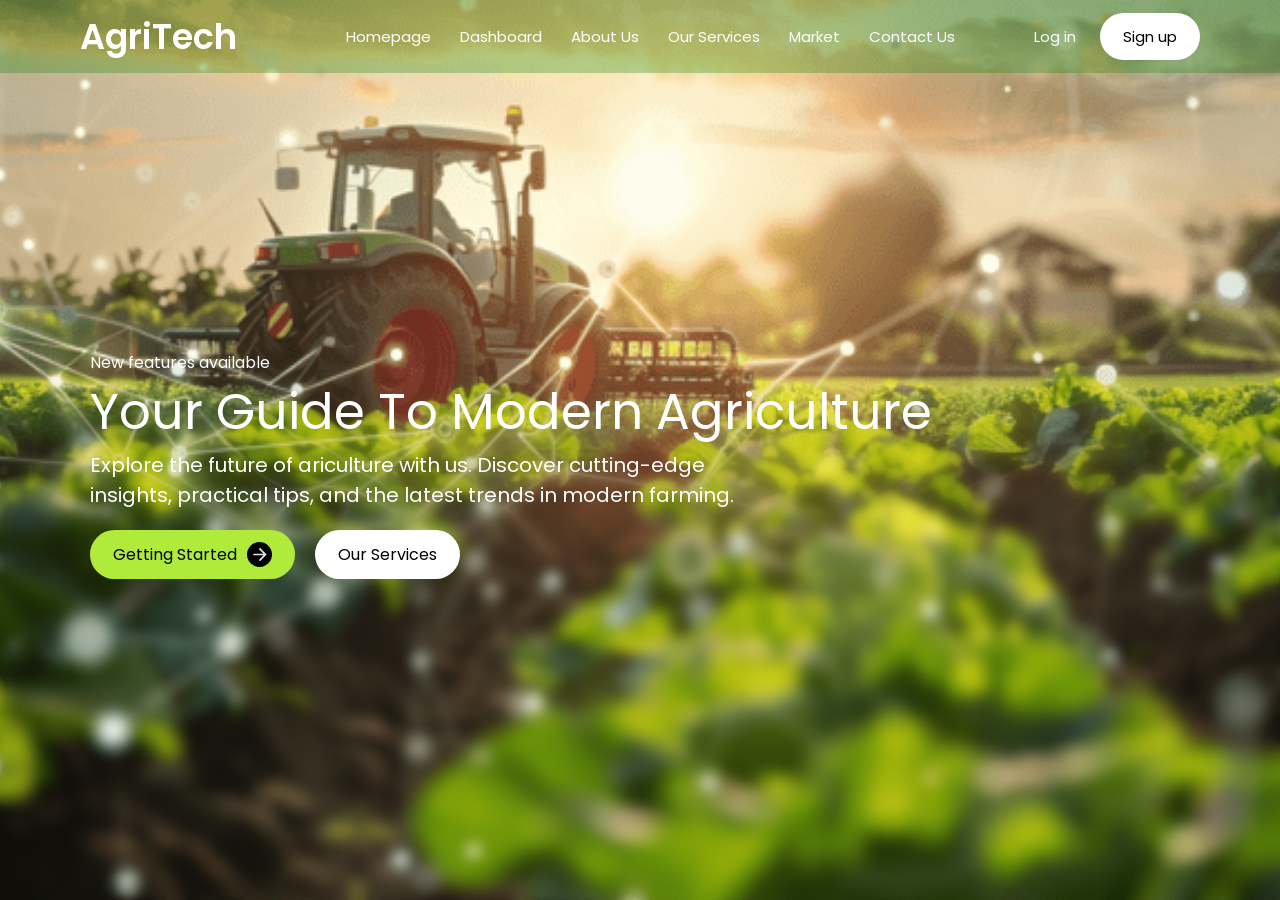
==== index.html @ 59970c44 "dashboard" ====
<!doctype html>
<html lang="en">
  <head>
    <meta charset="UTF-8" />
    <meta name="viewport" content="width=device-width, initial-scale=1.0" />
    <title>AgriTech by- Om Dehare</title>
    <link rel="stylesheet" href="Frontend/style.css" />
  </head>
  <body>
    <div class="app">
      <div class="navbar">
        <div class="navdiv">
          <div class="logodiv"><a href="#">AgriTech</a></div>
          <ul class="links">
            <li><a href="">Homepage</a></li>
            <li><a href="">Dashboard</a></li>
            <li><a href="">About Us</a></li>
            <li><a href="">Our Services</a></li>
            <li><a href="">Market</a></li>
            <li><a href="">Contact Us</a></li>
            <button class="login"><a href="#">Log in</a></button>
            <button class="signup"><a href="#">Sign up</a></button>
          </ul>
        </div>
      </div>
      <div class="main">
        <div class="blur-overlay"></div>
        <div class="content">
            <h4>New features available</h4>
        <h1>Your Guide To Modern Agriculture</h1>
        <h3>
          Explore the future of ariculture with us. Discover cutting-edge
          <br />insights, practical tips, and the latest trends in modern
          farming.
        </h3>
        <div class="btndiv">
          <div class="btn btn1">
            <a href="#"> Getting Started</a>
            <div class="arrow">
              <img src="/Frontend/images/arrow.svg" alt="icon" />
            </div>
          </div>
          <div class="btn btn2"><a href="#"> Our Services </a></div>
        </div>
        </div>
      </div>
        <div class="Footer">
        <div class="footerdiv">
          
        </div>
      </div>
    </div>
  </body>
</html>
---- Frontend/style.css ----
@import url("https://fonts.googleapis.com/css2?family=Poppins:ital,wght@0,100;0,200;0,300;0,400;0,500;0,600;0,700;0,800;0,900;1,100;1,200;1,300;1,400;1,500;1,600;1,700;1,800;1,900&display=swap");

* {
  margin: 0;
  padding: 0;
  box-sizing: border-box;
  text-decoration: none;
  font-family: "Poppins", sans-serif;
  font-weight: 400;
  font-style: normal;
}

body {
  min-height: 100vh;
  width: 100%;
  background: url(/Frontend/images/image2.png);
  background-size: cover;
  background-position: center;
  background-repeat: no-repeat;
}

.app {
  height: 100%;
  width: 100%;
}

.navbar {
  width: 100%;
  padding: 0 80px;
  background: rgba(4, 136, 4, 0.285);
  position: fixed;
}

.navdiv {
  display: flex;
  align-items: center;
  justify-content: space-between;
  padding: 10px 0px;
}

.logodiv a {
  font-size: 35px;
  font-weight: 600;
  color: white;
}

.links li {
  display: inline-block;
  list-style: none;
}

.links a {
  font-size: 15px;
  color: white;
  font-weight: 400;
  margin-right: 25px;
}

.links a:hover {
  color: rgba(255, 255, 255, 0.733);
}

.links > button {
  border: none;
}

.login {
  color: white;
  background-color: transparent;
  margin-left: 50px;
}

.login a {
  margin-right: 0px;
  font-size: 15px;
  color: white;
  font-weight: 400;
}

.signup {
  background: white;
  border-radius: 50px;
  padding: 12px 23px;
  margin-left: 20px;
}

.signup a {
  color: black;
  margin-right: 0px;
  font-size: 15px;
  font-weight: 400;
}

.signup a:hover {
  color: rgb(63, 63, 63);
}

/* main Starts Here */

.main {
  width: 100%;
  padding: 0 90px;
  display: flex;
  gap: 10px;
  flex-direction: column;
  color: white;
  padding-top: 350px;
}

.blur-overlay {
    position: absolute;
    bottom: 0;
    left: 0;
    width: 100%;
    height: 60%;
    
    backdrop-filter: blur(7px);
    -webkit-backdrop-filter: blur(7px);

    mask-image: linear-gradient(to top, black 70%, transparent 100%);
    -webkit-mask-image: linear-gradient(to top, black 70%, transparent 100%);
}

.content{
  position: relative;
  z-index: 2;
}

.main h3 {
  font-size: 20px;
}

.main h1 {
  font-size: 50px;
  font-weight: 400;
}

.btndiv {
  display: flex;
  padding-top: 20px;
  gap: 20px;
}

.btn {
  border-radius: 50px;
  padding: 12px 23px;
}

.btn1{
    background: rgb(176, 234, 59);
    display: flex;
    align-items: center;
    gap: 10px;
}

.arrow{
    height: 25px;
    width: 25px;
    background: black;
    border-radius: 50%;
    display: flex;
    justify-content: center;
    align-items: center;
}

.arrow > img{
    height: 21px;
    width: 20px;
}

.btn2{
    background: white;
}

.btn a{
  color: black;
}

.footer{
  height: 300px;
}
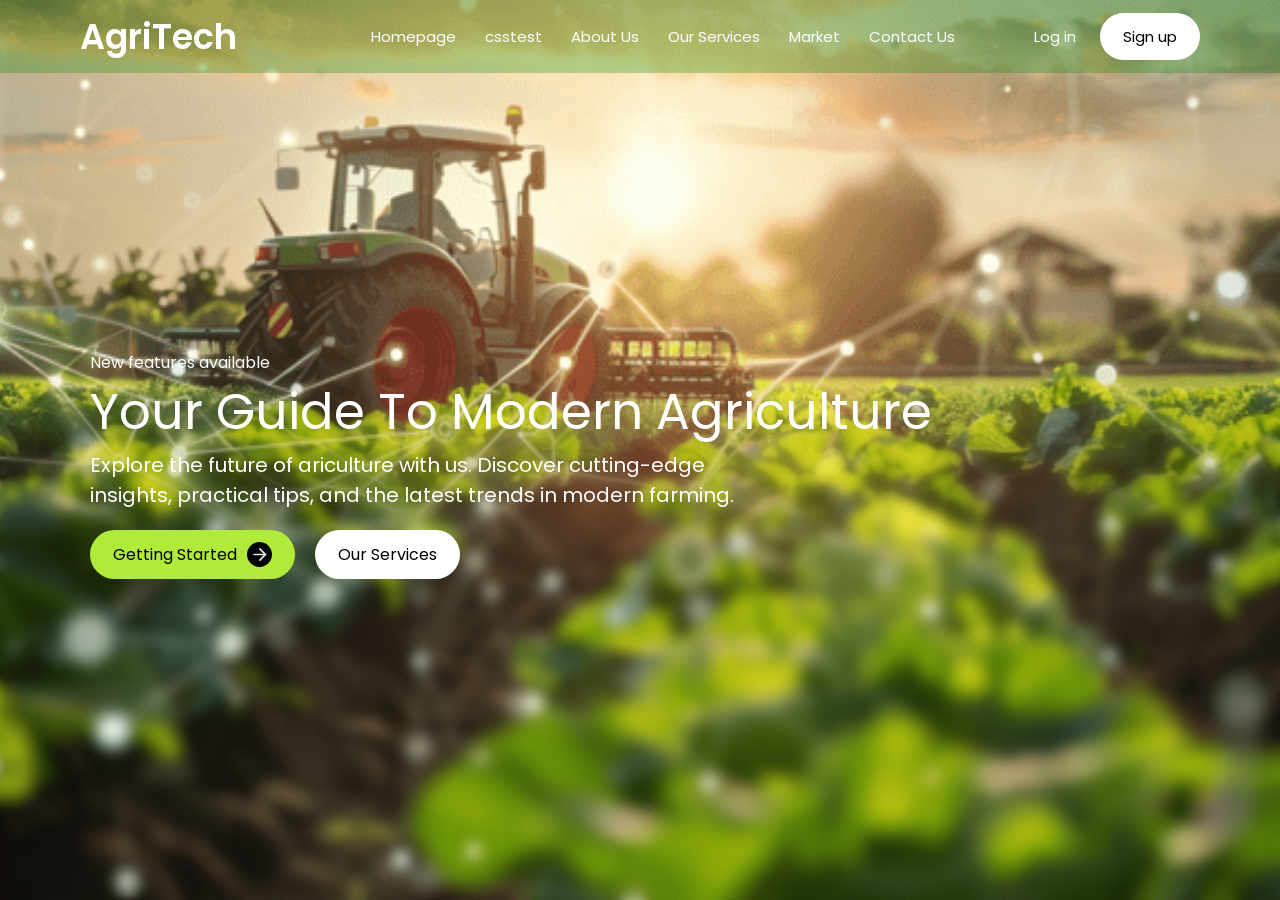
==== commit a1b7010e: "csstest add" ====
--- a/index.html
+++ b/index.html
@@ -4,7 +4,7 @@
     <meta charset="UTF-8" />
     <meta name="viewport" content="width=device-width, initial-scale=1.0" />
     <title>AgriTech by- Om Dehare</title>
-    <link rel="stylesheet" href="Frontend/style.css" />
+    <link rel="stylesheet" href="/Frontend/css/style.css" />
   </head>
   <body>
     <div class="app">
@@ -13,7 +13,7 @@
           <div class="logodiv"><a href="#">AgriTech</a></div>
           <ul class="links">
             <li><a href="">Homepage</a></li>
-            <li><a href="">Dashboard</a></li>
+            <li><a href="">csstest</a></li>
             <li><a href="">About Us</a></li>
             <li><a href="">Our Services</a></li>
             <li><a href="">Market</a></li>
--- a/Frontend/css/style.css
+++ b/Frontend/css/style.css
@@ -0,0 +1,181 @@
+@import url("https://fonts.googleapis.com/css2?family=Poppins:ital,wght@0,100;0,200;0,300;0,400;0,500;0,600;0,700;0,800;0,900;1,100;1,200;1,300;1,400;1,500;1,600;1,700;1,800;1,900&display=swap");
+
+* {
+  margin: 0;
+  padding: 0;
+  box-sizing: border-box;
+  text-decoration: none;
+  font-family: "Poppins", sans-serif;
+  font-weight: 400;
+  font-style: normal;
+}
+
+body {
+  min-height: 100vh;
+  width: 100%;
+  background: url(/Frontend/images/image2.png);
+  background-size: cover;
+  background-position: center;
+  background-repeat: no-repeat;
+}
+
+.app {
+  height: 100%;
+  width: 100%;
+}
+
+.navbar {
+  width: 100%;
+  padding: 0 80px;
+  background: rgba(4, 136, 4, 0.285);
+  position: fixed;
+}
+
+.navdiv {
+  display: flex;
+  align-items: center;
+  justify-content: space-between;
+  padding: 10px 0px;
+}
+
+.logodiv a {
+  font-size: 35px;
+  font-weight: 600;
+  color: white;
+}
+
+.links li {
+  display: inline-block;
+  list-style: none;
+}
+
+.links a {
+  font-size: 15px;
+  color: white;
+  font-weight: 400;
+  margin-right: 25px;
+}
+
+.links a:hover {
+  color: rgba(255, 255, 255, 0.733);
+}
+
+.links > button {
+  border: none;
+}
+
+.login {
+  color: white;
+  background-color: transparent;
+  margin-left: 50px;
+}
+
+.login a {
+  margin-right: 0px;
+  font-size: 15px;
+  color: white;
+  font-weight: 400;
+}
+
+.signup {
+  background: white;
+  border-radius: 50px;
+  padding: 12px 23px;
+  margin-left: 20px;
+}
+
+.signup a {
+  color: black;
+  margin-right: 0px;
+  font-size: 15px;
+  font-weight: 400;
+}
+
+.signup a:hover {
+  color: rgb(63, 63, 63);
+}
+
+/* main Starts Here */
+
+.main {
+  width: 100%;
+  padding: 0 90px;
+  display: flex;
+  gap: 10px;
+  flex-direction: column;
+  color: white;
+  padding-top: 350px;
+}
+
+.blur-overlay {
+    position: absolute;
+    bottom: 0;
+    left: 0;
+    width: 100%;
+    height: 60%;
+    
+    backdrop-filter: blur(7px);
+    -webkit-backdrop-filter: blur(7px);
+
+    mask-image: linear-gradient(to top, black 70%, transparent 100%);
+    -webkit-mask-image: linear-gradient(to top, black 70%, transparent 100%);
+}
+
+.content{
+  position: relative;
+  z-index: 2;
+}
+
+.main h3 {
+  font-size: 20px;
+}
+
+.main h1 {
+  font-size: 50px;
+  font-weight: 400;
+}
+
+.btndiv {
+  display: flex;
+  padding-top: 20px;
+  gap: 20px;
+}
+
+.btn {
+  border-radius: 50px;
+  padding: 12px 23px;
+}
+
+.btn1{
+    background: rgb(176, 234, 59);
+    display: flex;
+    align-items: center;
+    gap: 10px;
+}
+
+.arrow{
+    height: 25px;
+    width: 25px;
+    background: black;
+    border-radius: 50%;
+    display: flex;
+    justify-content: center;
+    align-items: center;
+}
+
+.arrow > img{
+    height: 21px;
+    width: 20px;
+}
+
+.btn2{
+    background: white;
+}
+
+.btn a{
+  color: black;
+}
+
+.footer{
+  height: 300px;
+}
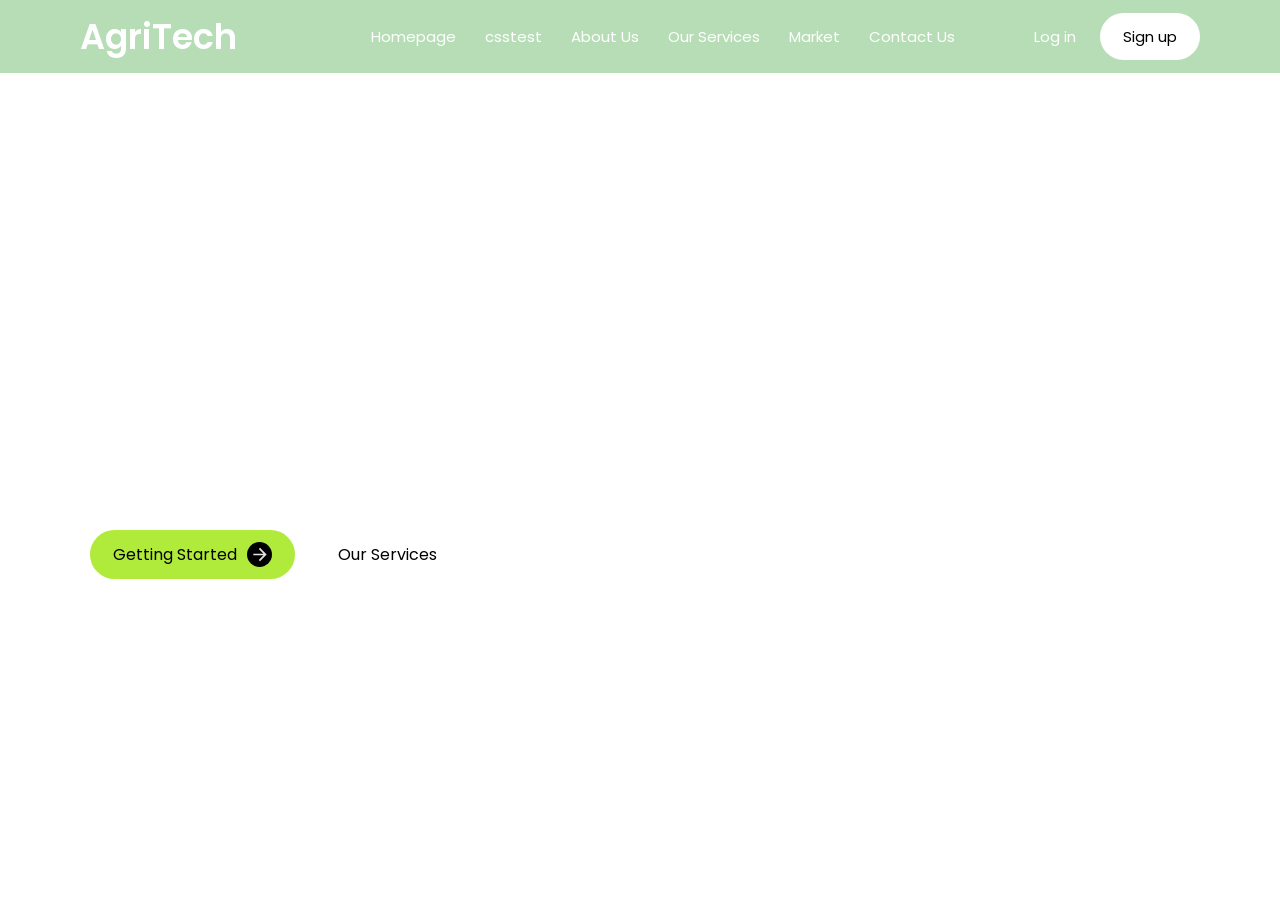
==== commit 95c15237: "svg and background directory change" ====
--- a/index.html
+++ b/index.html
@@ -4,7 +4,7 @@
     <meta charset="UTF-8" />
     <meta name="viewport" content="width=device-width, initial-scale=1.0" />
     <title>AgriTech by- Om Dehare</title>
-    <link rel="stylesheet" href="/Frontend/css/style.css" />
+    <link rel="stylesheet" href="Frontend/css/style.css" />
   </head>
   <body>
     <div class="app">
@@ -37,7 +37,7 @@
           <div class="btn btn1">
             <a href="#"> Getting Started</a>
             <div class="arrow">
-              <img src="/Frontend/images/arrow.svg" alt="icon" />
+              <img src="Frontend/images/arrow.svg" alt="icon" />
             </div>
           </div>
           <div class="btn btn2"><a href="#"> Our Services </a></div>
--- a/Frontend/css/style.css
+++ b/Frontend/css/style.css
@@ -13,7 +13,7 @@
 body {
   min-height: 100vh;
   width: 100%;
-  background: url(/Frontend/images/image2.png);
+  background: url(Frontend/images/image2.png);
   background-size: cover;
   background-position: center;
   background-repeat: no-repeat;
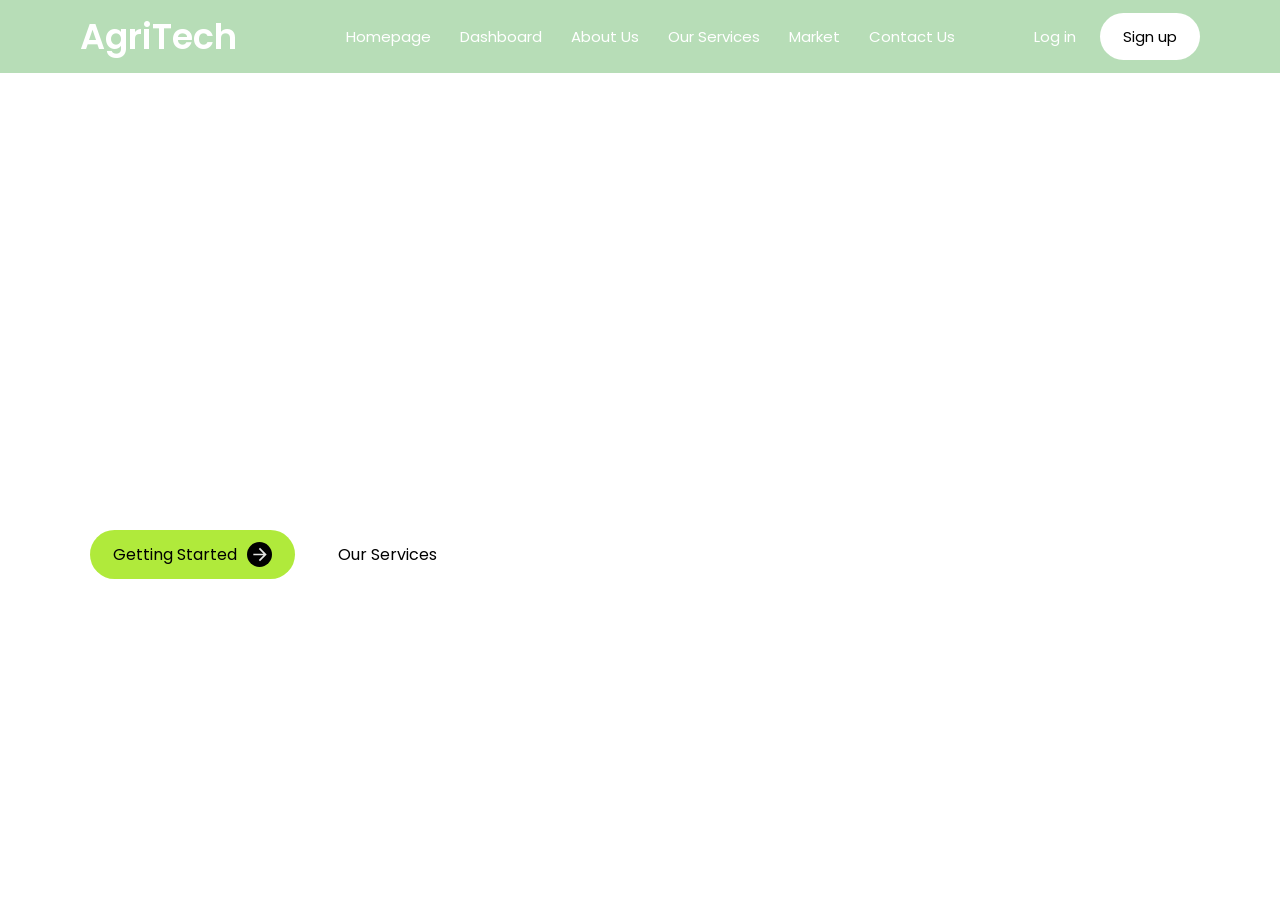
==== commit 07f5bec5: "svg and background directory change2" ====
--- a/index.html
+++ b/index.html
@@ -13,7 +13,7 @@
           <div class="logodiv"><a href="#">AgriTech</a></div>
           <ul class="links">
             <li><a href="">Homepage</a></li>
-            <li><a href="">csstest</a></li>
+            <li><a href="">Dashboard</a></li>
             <li><a href="">About Us</a></li>
             <li><a href="">Our Services</a></li>
             <li><a href="">Market</a></li>
--- a/Frontend/css/style.css
+++ b/Frontend/css/style.css
@@ -13,7 +13,7 @@
 body {
   min-height: 100vh;
   width: 100%;
-  background: url(Frontend/images/image2.png);
+  background: url(images/image2.png);
   background-size: cover;
   background-position: center;
   background-repeat: no-repeat;
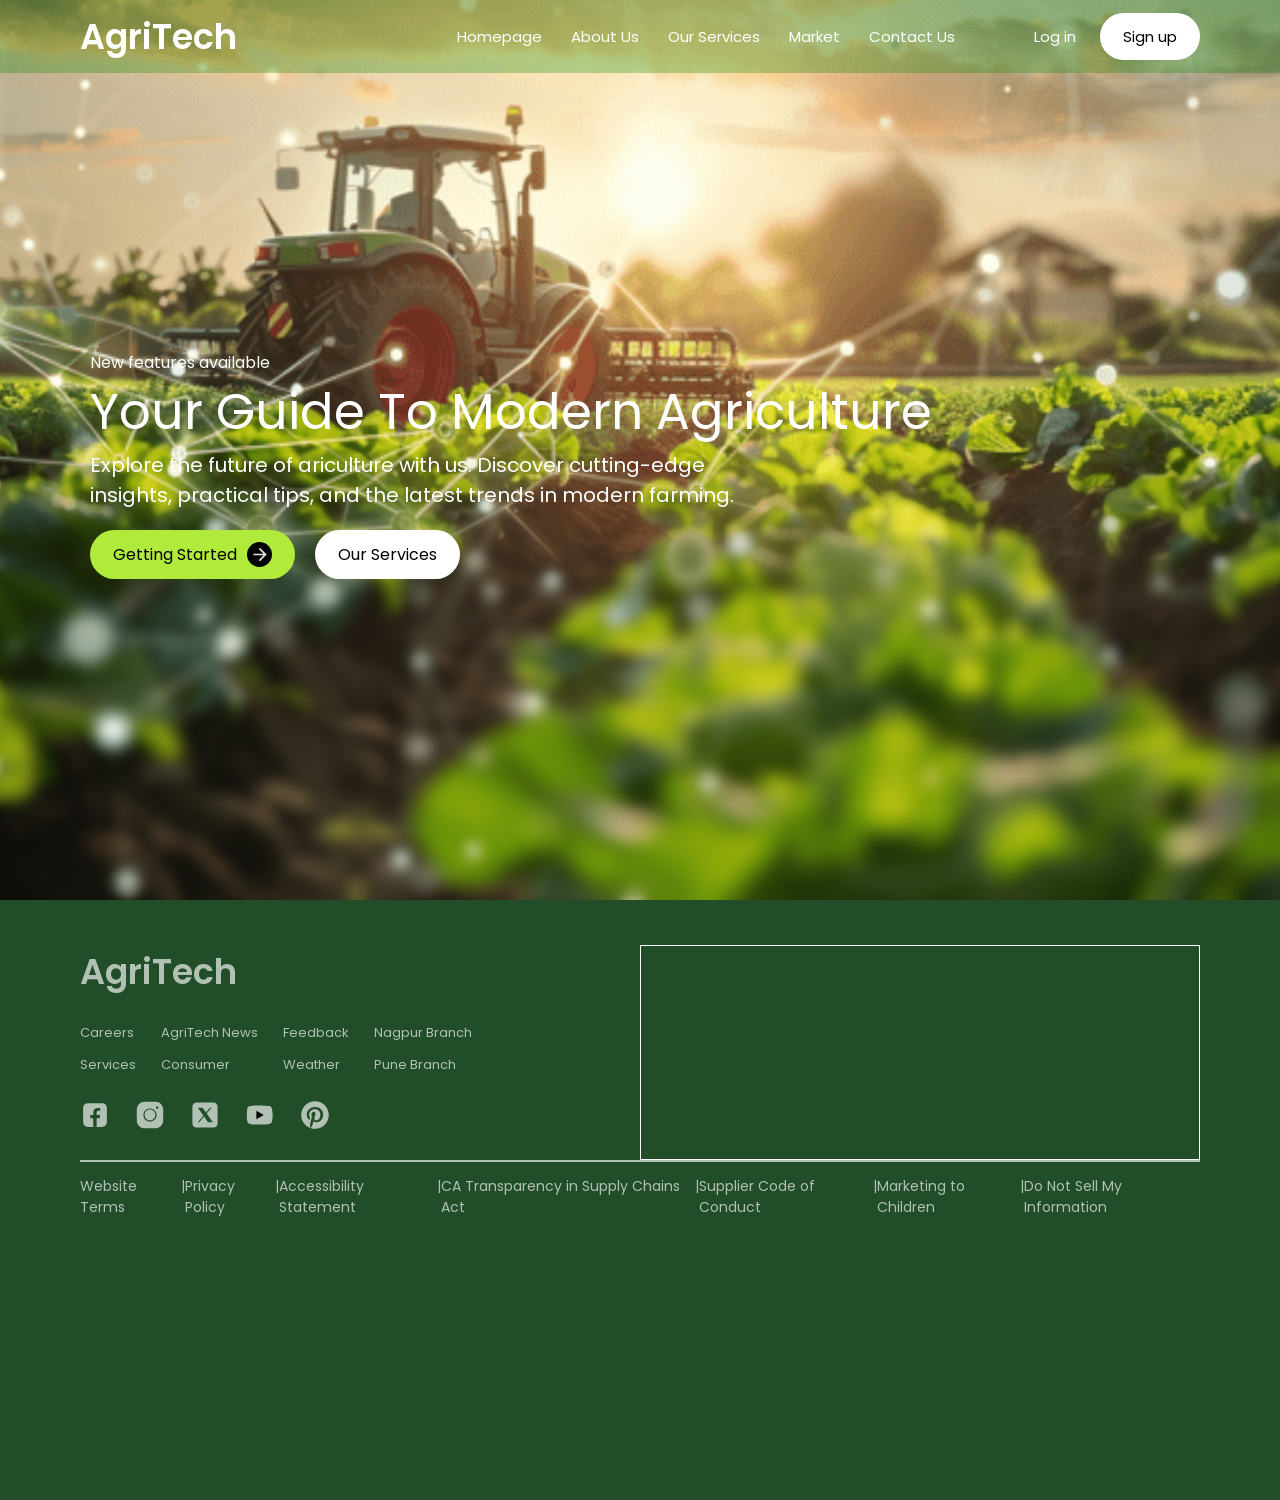
==== commit aff03d6d: "footer left and bottom part" ====
--- a/index.html
+++ b/index.html
@@ -13,7 +13,6 @@
           <div class="logodiv"><a href="#">AgriTech</a></div>
           <ul class="links">
             <li><a href="">Homepage</a></li>
-            <li><a href="">Dashboard</a></li>
             <li><a href="">About Us</a></li>
             <li><a href="">Our Services</a></li>
             <li><a href="">Market</a></li>
@@ -26,27 +25,173 @@
       <div class="main">
         <div class="blur-overlay"></div>
         <div class="content">
-            <h4>New features available</h4>
-        <h1>Your Guide To Modern Agriculture</h1>
-        <h3>
-          Explore the future of ariculture with us. Discover cutting-edge
-          <br />insights, practical tips, and the latest trends in modern
-          farming.
-        </h3>
-        <div class="btndiv">
-          <div class="btn btn1">
-            <a href="#"> Getting Started</a>
-            <div class="arrow">
-              <img src="Frontend/images/arrow.svg" alt="icon" />
+          <h4>New features available</h4>
+          <h1>Your Guide To Modern Agriculture</h1>
+          <h3>
+            Explore the future of ariculture with us. Discover cutting-edge
+            <br />insights, practical tips, and the latest trends in modern
+            farming.
+          </h3>
+          <div class="btndiv">
+            <div class="btn btn1">
+              <a href="#"> Getting Started</a>
+              <div class="arrow">
+                <img src="Frontend/images/arrow.svg" alt="icon" />
+              </div>
+            </div>
+            <div class="btn btn2"><a href="#"> Our Services </a></div>
+          </div>
+        </div>
+      </div>
+      <div class="footer">
+        <div class="footerdiv">
+          <div class="ftop">
+            <div class="ftleft">
+              <div class="flogo"><a href="#">AgriTech </a></div>
+              <div class="fpages">
+                <ul>
+                  <li><a href="">Careers</a></li>
+                  <li><a href="">Services</a></li>
+                </ul>
+                <ul>
+                  <li><a href="">AgriTech News</a></li>
+                  <li><a href="">Consumer</a></li>
+                </ul>
+                <ul>
+                  <li><a href="">Feedback</a></li>
+                  <li><a href="">Weather</a></li>
+                </ul>
+                <ul>
+                  <li><a href="">Nagpur Branch</a></li>
+                  <li><a href="">Pune Branch</a></li>
+                </ul>
+              </div>
+              <div class="fsocial">
+                <a href="#"
+                  ><svg
+                    xmlns="http://www.w3.org/2000/svg"
+                    viewBox="0 0 48 48"
+                    width="40"
+                    height="40"
+                  >
+                    <defs>
+                      <mask id="fb-mask">
+                        <!-- White = visible -->
+                        <rect width="48" height="48" fill="currentColor" />
+
+                        <!-- Black = transparent hole -->
+                        <path
+                          fill="black"
+                          d="M26.572,29.036h4.917l0.772-4.995h-5.69v-2.73c0-2.075,0.678-3.915,2.619-3.915h3.119v-4.359c-0.548-0.074-1.707-0.236-3.897-0.236c-4.573,0-7.254,2.415-7.254,7.917v3.323h-4.701v4.995h4.701v13.729C22.089,42.905,23.032,43,24,43c0.875,0,1.729-0.08,2.572-0.194V29.036z"
+                        />
+                      </mask>
+                    </defs>
+
+                    <!-- Rounded square -->
+                    <rect
+                      x="5"
+                      y="5"
+                      width="38"
+                      height="38"
+                      rx="8"
+                      fill="white"
+                      mask="url(#fb-mask)"
+                    /></svg
+                ></a>
+                <a href="#"
+                  ><svg xmlns="http://www.w3.org/2000/svg" viewBox="0 0 50 50">
+                    <path
+                      fill="currentColor"
+                      d="M 16 3 C 8.83 3 3 8.83 3 16 L 3 34 C 3 41.17 8.83 47 16 47 L 34 47 C 41.17 47 47 41.17 47 34 L 47 16 C 47 8.83 41.17 3 34 3 L 16 3 z 
+  M 37 11 C 38.1 11 39 11.9 39 13 C 39 14.1 38.1 15 37 15 C 35.9 15 35 14.1 35 13 C 35 11.9 35.9 11 37 11 z 
+  M 25 14 C 31.07 14 36 18.93 36 25 C 36 31.07 31.07 36 25 36 C 18.93 36 14 31.07 14 25 C 14 18.93 18.93 14 25 14 z 
+  M 25 16 C 20.04 16 16 20.04 16 25 C 16 29.96 20.04 34 25 34 C 29.96 34 34 29.96 34 25 C 34 20.04 29.96 16 25 16 z"
+                    /></svg
+                ></a>
+                <a href="#"
+                  ><svg
+                    xmlns="http://www.w3.org/2000/svg"
+                    viewBox="0 0 50 50"
+                    width="50"
+                    height="50"
+                  >
+                    <path
+                      fill="currentColor"
+                      d="M 11 4 C 7.134 4 4 7.134 4 11 L 4 39 C 4 42.866 7.134 46 11 46 L 39 46 C 42.866 46 46 42.866 46 39 L 46 11 C 46 7.134 42.866 4 39 4 L 11 4 z M 13.085938 13 L 21.023438 13 L 26.660156 21.009766 L 33.5 13 L 36 13 L 27.789062 22.613281 L 37.914062 37 L 29.978516 37 L 23.4375 27.707031 L 15.5 37 L 13 37 L 22.308594 26.103516 L 13.085938 13 z"
+                    /></svg
+                ></a>
+                <a href="#">
+                  <svg
+                    xmlns="http://www.w3.org/2000/svg"
+                    viewBox="0 0 50 50"
+                    width="50"
+                    height="50"
+                  >
+                    <path
+                      fill="currentColor"
+                      d="M 44.898438 14.5 C 44.5 12.300781 42.601563 10.699219 40.398438 10.199219 
+  C 37.101563 9.5 31 9 24.398438 9 C 17.800781 9 11.601563 9.5 8.300781 10.199219 
+  C 6.101563 10.699219 4.199219 12.199219 3.800781 14.5 C 3.398438 17 3 20.5 3 25 
+  C 3 29.5 3.398438 33 3.898438 35.5 C 4.300781 37.699219 6.199219 39.300781 
+  8.398438 39.800781 C 11.898438 40.5 17.898438 41 24.5 41 
+  C 31.101563 41 37.101563 40.5 40.601563 39.800781 
+  C 42.800781 39.300781 44.699219 37.800781 45.101563 35.5 
+  C 45.5 33 46 29.398438 46.101563 25 
+  C 45.898438 20.5 45.398438 17 44.898438 14.5 Z"
+                    />
+
+                    <!-- Play triangle -->
+                    <path fill="black" d="M 19 32 L 19 18 L 31.199219 25 Z" />
+                  </svg>
+                </a>
+                <a href="#">
+                  <svg
+                    xmlns="http://www.w3.org/2000/svg"
+                    viewBox="0 0 50 50"
+                    width="50"
+                    height="50"
+                  >
+                    <path
+                      fill="currentColor"
+                      d="M25,2C12.3178711,2,2,12.3178711,2,25c0,9.8841553,6.2675781,18.3302612,15.036377,21.5769653
+  c-0.2525635-2.2515869-0.2129517-5.9390259,0.2037964-7.7243652c0.3902588-1.677002,2.5212402-10.6871338,2.5212402-10.6871338
+  s-0.6433105-1.2883301-0.6433105-3.1911011c0-2.9901733,1.7324219-5.2211914,3.8898315-5.2211914
+  c1.8349609,0,2.7197876,1.3776245,2.7197876,3.0281982c0,1.8457031-1.1734619,4.6026611-1.78125,7.1578369
+  c-0.506897,2.1409302,1.0733643,3.8865356,3.1836548,3.8865356c3.821228,0,6.7584839-4.0296021,6.7584839-9.8453369
+  c0-5.147583-3.697998-8.7471924-8.9795532-8.7471924c-6.1167603,0-9.7072754,4.588562-9.7072754,9.3309937
+  c0,1.8473511,0.7111816,3.8286743,1.6000977,4.9069824c0.175293,0.2133179,0.2009277,0.3994141,0.1488647,0.6160278
+  c-0.1629028,0.678894-0.5250854,2.1392822-0.5970459,2.4385986c-0.0934448,0.3944702-0.3117676,0.4763184-0.7186279,0.2869263
+  c-2.685791-1.2503052-4.364502-5.1756592-4.364502-8.3295898c0-6.7815552,4.9268188-13.0108032,14.206543-13.0108032
+  c7.4588623,0,13.2547607,5.3138428,13.2547607,12.4179077c0,7.4100342-4.6729126,13.3729858-11.1568604,13.3729858
+  c-2.178894,0-4.2263794-1.132019-4.9267578-2.4691772c0,0-1.0783081,4.1048584-1.3404541,5.1112061
+  c-0.4524536,1.7404175-2.3892822,5.3460083-3.3615723,6.9837036C20.1704712,47.6074829,22.5397949,48,25,48
+  c12.6826172,0,23-10.3173828,23-23C48,12.3178711,37.6826172,2,25,2z"
+                    />
+                  </svg>
+                </a>
+              </div>
+            </div>
+            <div class="ftright">
+              <p></p>
+              <div class="email"></div>
+              <div class="checkbox"></div>
             </div>
           </div>
-          <div class="btn btn2"><a href="#"> Our Services </a></div>
-        </div>
-        </div>
-      </div>
-        <div class="Footer">
-        <div class="footerdiv">
-          
+          <div class="fbottom">
+            <a href="#">Website Terms</a>
+            <a href="#">|</a>
+            <a href="#">Privacy Policy</a>
+            <a href="#">|</a>
+            <a href="#">Accessibility Statement</a>
+            <a href="#">|</a>
+            <a href="#">CA Transparency in Supply Chains Act</a>
+            <a href="#">|</a>
+            <a href="#">Supplier Code of Conduct</a>
+            <a href="#">|</a>
+            <a href="#">Marketing to Children</a>
+            <a href="#">|</a>
+            <a href="#">Do Not Sell My Information</a>
+          </div>
         </div>
       </div>
     </div>
--- a/Frontend/css/style.css
+++ b/Frontend/css/style.css
@@ -13,7 +13,8 @@
 body {
   min-height: 100vh;
   width: 100%;
-  background: url(images/image2.png);
+  background-image: url("../images/image2.png");
+  background-attachment: fixed;
   background-size: cover;
   background-position: center;
   background-repeat: no-repeat;
@@ -29,6 +30,8 @@
   padding: 0 80px;
   background: rgba(4, 136, 4, 0.285);
   position: fixed;
+  top: 0;
+  z-index: 100;
 }
 
 .navdiv {
@@ -105,23 +108,26 @@
   flex-direction: column;
   color: white;
   padding-top: 350px;
+  position: relative;
+  height: 100vh;
+  overflow: hidden;
 }
 
 .blur-overlay {
-    position: absolute;
-    bottom: 0;
-    left: 0;
-    width: 100%;
-    height: 60%;
-    
-    backdrop-filter: blur(7px);
-    -webkit-backdrop-filter: blur(7px);
-
-    mask-image: linear-gradient(to top, black 70%, transparent 100%);
-    -webkit-mask-image: linear-gradient(to top, black 70%, transparent 100%);
-}
-
-.content{
+  position: absolute;
+  bottom: 0;
+  left: 0;
+  width: 100%;
+  height: 50%;
+
+  backdrop-filter: blur(7px);
+  -webkit-backdrop-filter: blur(7px);
+
+  mask-image: linear-gradient(to top, black 70%, transparent 100%);
+  -webkit-mask-image: linear-gradient(to top, black 70%, transparent 100%);
+}
+
+.content {
   position: relative;
   z-index: 2;
 }
@@ -146,36 +152,152 @@
   padding: 12px 23px;
 }
 
-.btn1{
-    background: rgb(176, 234, 59);
-    display: flex;
-    align-items: center;
-    gap: 10px;
-}
-
-.arrow{
-    height: 25px;
-    width: 25px;
-    background: black;
-    border-radius: 50%;
-    display: flex;
-    justify-content: center;
-    align-items: center;
-}
-
-.arrow > img{
-    height: 21px;
-    width: 20px;
-}
-
-.btn2{
-    background: white;
-}
-
-.btn a{
+.btn1 {
+  background: rgb(176, 234, 59);
+  display: flex;
+  align-items: center;
+  gap: 10px;
+}
+
+.arrow {
+  height: 25px;
+  width: 25px;
+  background: black;
+  border-radius: 50%;
+  display: flex;
+  justify-content: center;
+  align-items: center;
+}
+
+.arrow > img {
+  height: 21px;
+  width: 20px;
+}
+
+.btn2 {
+  background: white;
+}
+
+.btn a {
   color: black;
 }
 
-.footer{
-  height: 300px;
-}+.footer {
+  z-index: 8;
+  height: 600px;
+  width: 100%;
+  background: #214d28;
+  color: rgba(255, 255, 255, 0.65);
+  padding: 45px 80px 0px 80px;
+  /* border: 1px solid white; */
+}
+
+.footer a {
+  color: rgba(255, 255, 255, 0.65);
+}
+
+.footer a:hover {
+  color: rgba(255, 255, 255, 0.785);
+}
+
+.footer ul {
+  list-style: none;
+  display: flex;
+}
+
+.ftop {
+  height: auto;
+  width: 100%;
+  display: flex;
+  border-bottom: 2px solid rgba(255, 255, 255, 0.65);
+}
+
+.ftleft {
+  height: auto;
+  width: 50%;
+  display: flex;
+  justify-content: center;
+  align-items: center;
+  flex-direction: column;
+  /* border: 1px solid white; */
+}
+
+.flogo {
+  width: 100%;
+  padding-bottom: 21px;
+}
+
+.flogo a {
+  font-size: 35px;
+  font-weight: 600;
+}
+
+.fpages {
+  width: 100%;
+  display: flex;
+  gap: 25px;
+  padding-bottom: 19px;
+}
+
+.fpages ul {
+  display: flex;
+  flex-direction: column;
+  gap: 7px;
+}
+
+.fpages a {
+  font-size: 13px;
+}
+
+.fsocial {
+  width: 100%;
+  display: flex;
+  gap: 15px;
+  align-items: center;
+  padding-right: 20px;
+  padding-bottom: 25px;
+}
+
+.fsocial a {
+  width: 40px;
+  height: 40px;
+  display: flex;
+  align-items: center;
+  justify-content: flex-start;
+}
+
+.fsocial img {
+  width: 30px;
+  height: 30px;
+  fill: rgba(255, 255, 255, 0.65);
+}
+
+.fsocial svg {
+  width: 30px;
+  height: 30px;
+  fill: rgba(255, 255, 255, 0.65);
+}
+
+.ftright {
+  height: auto;
+  width: 50%;
+  display: flex;
+  justify-content: center;
+  flex-direction: column;
+  border: 1px solid white;
+}
+
+.fbottom {
+  width: 100%;
+  display: flex;
+  justify-content: space-between;
+  padding: 14px 0 6px 0;
+}
+
+.fbottom a {
+  text-decoration: none;
+  color: rgba(255, 255, 255, 0.65);
+  font-size: 14px;
+  /* border-right: 2px solid rgba(255, 255, 255, 0.65); */
+  /* padding-right: 16px; */
+}
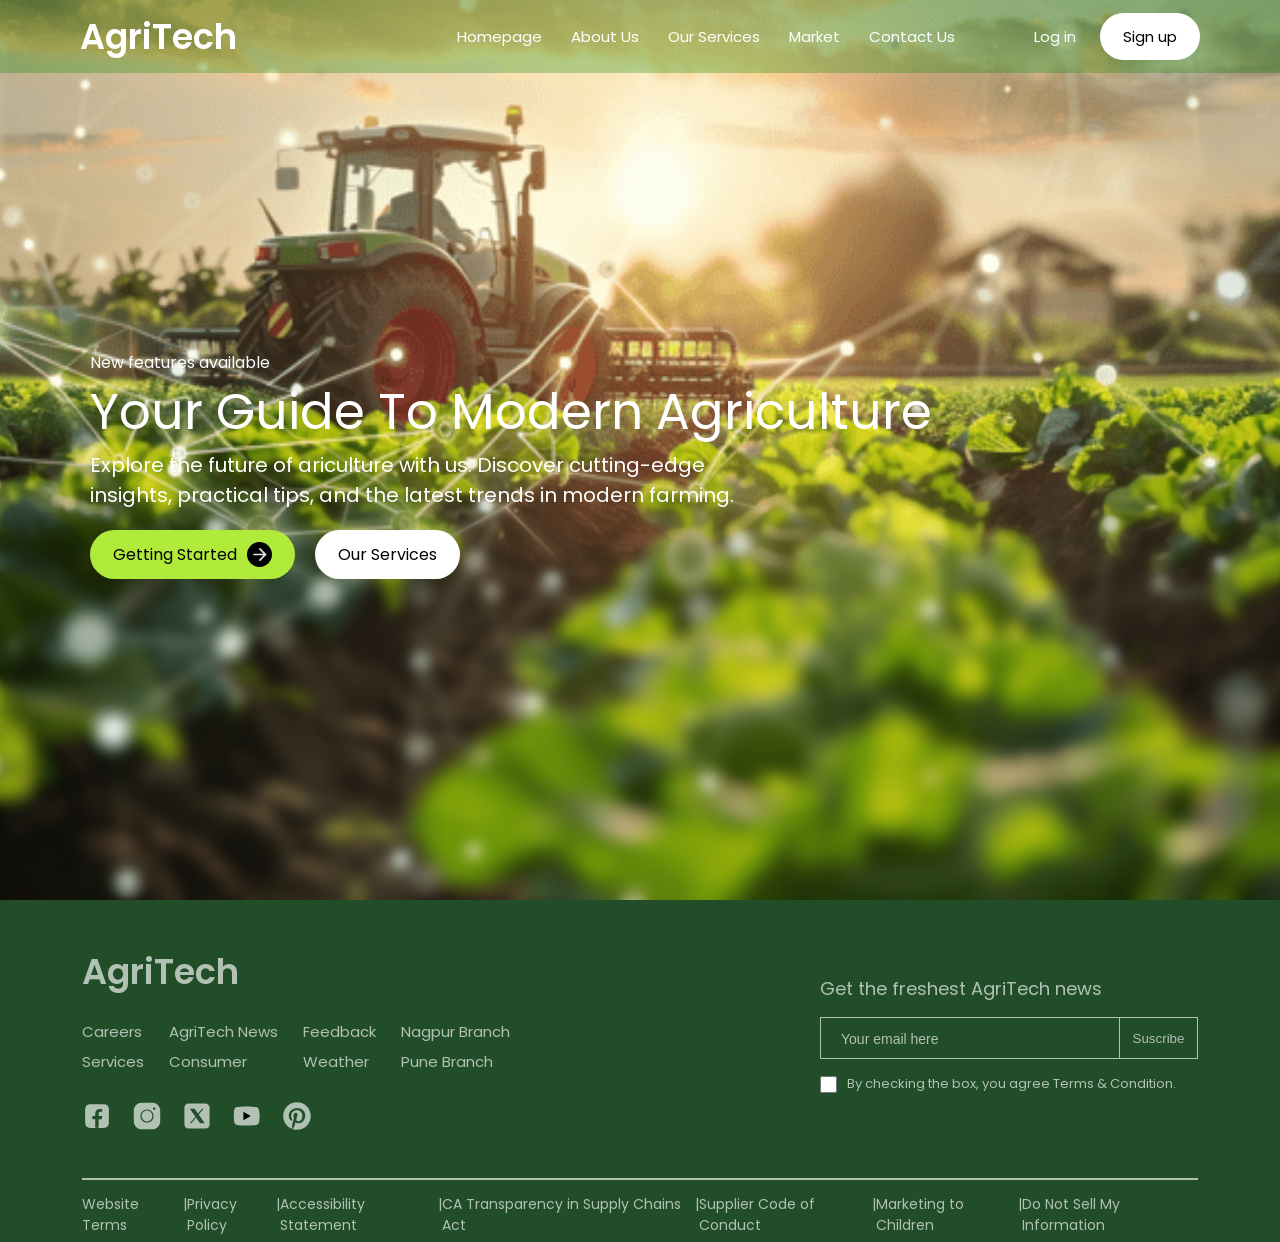
==== commit e7dadce4: "footer completed" ====
--- a/index.html
+++ b/index.html
@@ -67,8 +67,10 @@
                 </ul>
               </div>
               <div class="fsocial">
-                <a href="#"
-                  ><svg
+
+
+                <a href="#">
+                  <svg
                     xmlns="http://www.w3.org/2000/svg"
                     viewBox="0 0 48 48"
                     width="40"
@@ -96,20 +98,24 @@
                       rx="8"
                       fill="white"
                       mask="url(#fb-mask)"
-                    /></svg
-                ></a>
-                <a href="#"
-                  ><svg xmlns="http://www.w3.org/2000/svg" viewBox="0 0 50 50">
+                    />
+                    </svg>
+                  </a>
+
+                <a href="#" >
+                  <svg xmlns="http://www.w3.org/2000/svg" viewBox="0 0 50 50">
                     <path
                       fill="currentColor"
                       d="M 16 3 C 8.83 3 3 8.83 3 16 L 3 34 C 3 41.17 8.83 47 16 47 L 34 47 C 41.17 47 47 41.17 47 34 L 47 16 C 47 8.83 41.17 3 34 3 L 16 3 z 
   M 37 11 C 38.1 11 39 11.9 39 13 C 39 14.1 38.1 15 37 15 C 35.9 15 35 14.1 35 13 C 35 11.9 35.9 11 37 11 z 
   M 25 14 C 31.07 14 36 18.93 36 25 C 36 31.07 31.07 36 25 36 C 18.93 36 14 31.07 14 25 C 14 18.93 18.93 14 25 14 z 
   M 25 16 C 20.04 16 16 20.04 16 25 C 16 29.96 20.04 34 25 34 C 29.96 34 34 29.96 34 25 C 34 20.04 29.96 16 25 16 z"
-                    /></svg
-                ></a>
-                <a href="#"
-                  ><svg
+                    />
+                  </svg>
+                </a>
+
+                <a href="#">
+                  <svg
                     xmlns="http://www.w3.org/2000/svg"
                     viewBox="0 0 50 50"
                     width="50"
@@ -117,9 +123,10 @@
                   >
                     <path
                       fill="currentColor"
-                      d="M 11 4 C 7.134 4 4 7.134 4 11 L 4 39 C 4 42.866 7.134 46 11 46 L 39 46 C 42.866 46 46 42.866 46 39 L 46 11 C 46 7.134 42.866 4 39 4 L 11 4 z M 13.085938 13 L 21.023438 13 L 26.660156 21.009766 L 33.5 13 L 36 13 L 27.789062 22.613281 L 37.914062 37 L 29.978516 37 L 23.4375 27.707031 L 15.5 37 L 13 37 L 22.308594 26.103516 L 13.085938 13 z"
-                    /></svg
-                ></a>
+                      d="M 11 4 C 7.134 4 4 7.134 4 11 L 4 39 C 4 42.866 7.134 46 11 46 L 39 46 C 42.866 46 46 42.866 46 39 L 46 11 C 46 7.134 42.866 4 39 4 L 11 4 z M 13.085938 13 L 21.023438 13 L 26.660156 21.009766 L 33.5 13 L 36 13 L 27.789062 22.613281 L 37.914062 37 L 29.978516 37 L 23.4375 27.707031 L 15.5 37 L 13 37 L 22.308594 26.103516 L 13.085938 13 z" />
+                    </svg>
+                  </a>
+
                 <a href="#">
                   <svg
                     xmlns="http://www.w3.org/2000/svg"
@@ -144,6 +151,7 @@
                     <path fill="black" d="M 19 32 L 19 18 L 31.199219 25 Z" />
                   </svg>
                 </a>
+
                 <a href="#">
                   <svg
                     xmlns="http://www.w3.org/2000/svg"
@@ -165,16 +173,23 @@
   c7.4588623,0,13.2547607,5.3138428,13.2547607,12.4179077c0,7.4100342-4.6729126,13.3729858-11.1568604,13.3729858
   c-2.178894,0-4.2263794-1.132019-4.9267578-2.4691772c0,0-1.0783081,4.1048584-1.3404541,5.1112061
   c-0.4524536,1.7404175-2.3892822,5.3460083-3.3615723,6.9837036C20.1704712,47.6074829,22.5397949,48,25,48
-  c12.6826172,0,23-10.3173828,23-23C48,12.3178711,37.6826172,2,25,2z"
-                    />
+  c12.6826172,0,23-10.3173828,23-23C48,12.3178711,37.6826172,2,25,2z"/>
                   </svg>
                 </a>
               </div>
             </div>
             <div class="ftright">
-              <p></p>
-              <div class="email"></div>
-              <div class="checkbox"></div>
+              <p>Get the freshest AgriTech news</p>
+              <div class="emaildiv">
+                <form action="">
+                  <input type="email" name="email" placeholder="Your email here" required>
+                  <button>Suscribe</button>
+                </form>
+              </div>
+              <div class="checkdiv">
+                <input type="checkbox" class="checkbox" required >
+                <p>By checking the box, you agree Terms & Condition.</p>
+              </div>
             </div>
           </div>
           <div class="fbottom">
--- a/Frontend/css/style.css
+++ b/Frontend/css/style.css
@@ -150,6 +150,7 @@
 .btn {
   border-radius: 50px;
   padding: 12px 23px;
+  cursor: pointer;
 }
 
 .btn1 {
@@ -184,11 +185,11 @@
 
 .footer {
   z-index: 8;
-  height: 600px;
+  height: auto;
   width: 100%;
   background: #214d28;
   color: rgba(255, 255, 255, 0.65);
-  padding: 45px 80px 0px 80px;
+  padding: 45px 82px 0px 82px;
   /* border: 1px solid white; */
 }
 
@@ -242,25 +243,25 @@
 .fpages ul {
   display: flex;
   flex-direction: column;
-  gap: 7px;
+  gap: 5px;
 }
 
 .fpages a {
-  font-size: 13px;
+  font-size: 15px;
 }
 
 .fsocial {
   width: 100%;
   display: flex;
-  gap: 15px;
+  gap: 5px;
   align-items: center;
   padding-right: 20px;
-  padding-bottom: 25px;
+  padding-bottom: 40px;
 }
 
 .fsocial a {
-  width: 40px;
-  height: 40px;
+  width: 45px;
+  height: 45px;
   display: flex;
   align-items: center;
   justify-content: flex-start;
@@ -278,13 +279,88 @@
   fill: rgba(255, 255, 255, 0.65);
 }
 
+/* Suscribe Email */
+
 .ftright {
   height: auto;
   width: 50%;
   display: flex;
-  justify-content: center;
+  justify-content: flex-start;
   flex-direction: column;
-  border: 1px solid white;
+  gap: 15px;
+  padding-left: 180px;
+  padding-top: 30px;
+}
+
+.ftright > p {
+  font-size: 18px;
+}
+.emaildiv {
+  width: 100%;
+}
+
+.emaildiv form {
+  display: flex;
+  align-items: center;
+}
+
+.emaildiv input {
+  height: 42px;
+  width: 300px;
+  
+  font-size: 15px;
+  padding: 0 20px;
+  background-color: #214d28;
+  border: 1px solid rgba(255, 255, 255, 0.65);
+  outline: none;
+  color: rgba(255, 255, 255, 0.65);
+  cursor: pointer;
+}
+
+.emaildiv input:active {
+  height: 42px;
+  width: 300px;
+  background-color: #214d28;
+  color: rgba(255, 255, 255, 0.65);
+}
+
+/* .emaildiv input:focus {
+  outline: none;  
+} */
+
+.emaildiv ::placeholder {
+  font-size: 14px;
+  color: rgba(255, 255, 255, 0.65);
+  font-weight: 450;
+}
+
+.emaildiv button {
+  height: 42px;
+  width: 100px;
+  background-color: #214d28;
+  border: 1px solid rgba(255, 255, 255, 0.65);
+  border-left: none;
+  color: rgba(255, 255, 255, 0.65);
+  font-weight: 500;
+  cursor: pointer;
+}
+
+.checkdiv {
+  display: flex;
+  align-items: center;
+  gap: 10px;
+}
+
+.checkdiv p {
+  font-size: 13px;
+}
+
+.checkbox {
+  width: 17px;
+  height: 17px;
+  accent-color: #214d28;
+  border: 1px solid #214d28;
+  cursor: pointer;
 }
 
 .fbottom {
